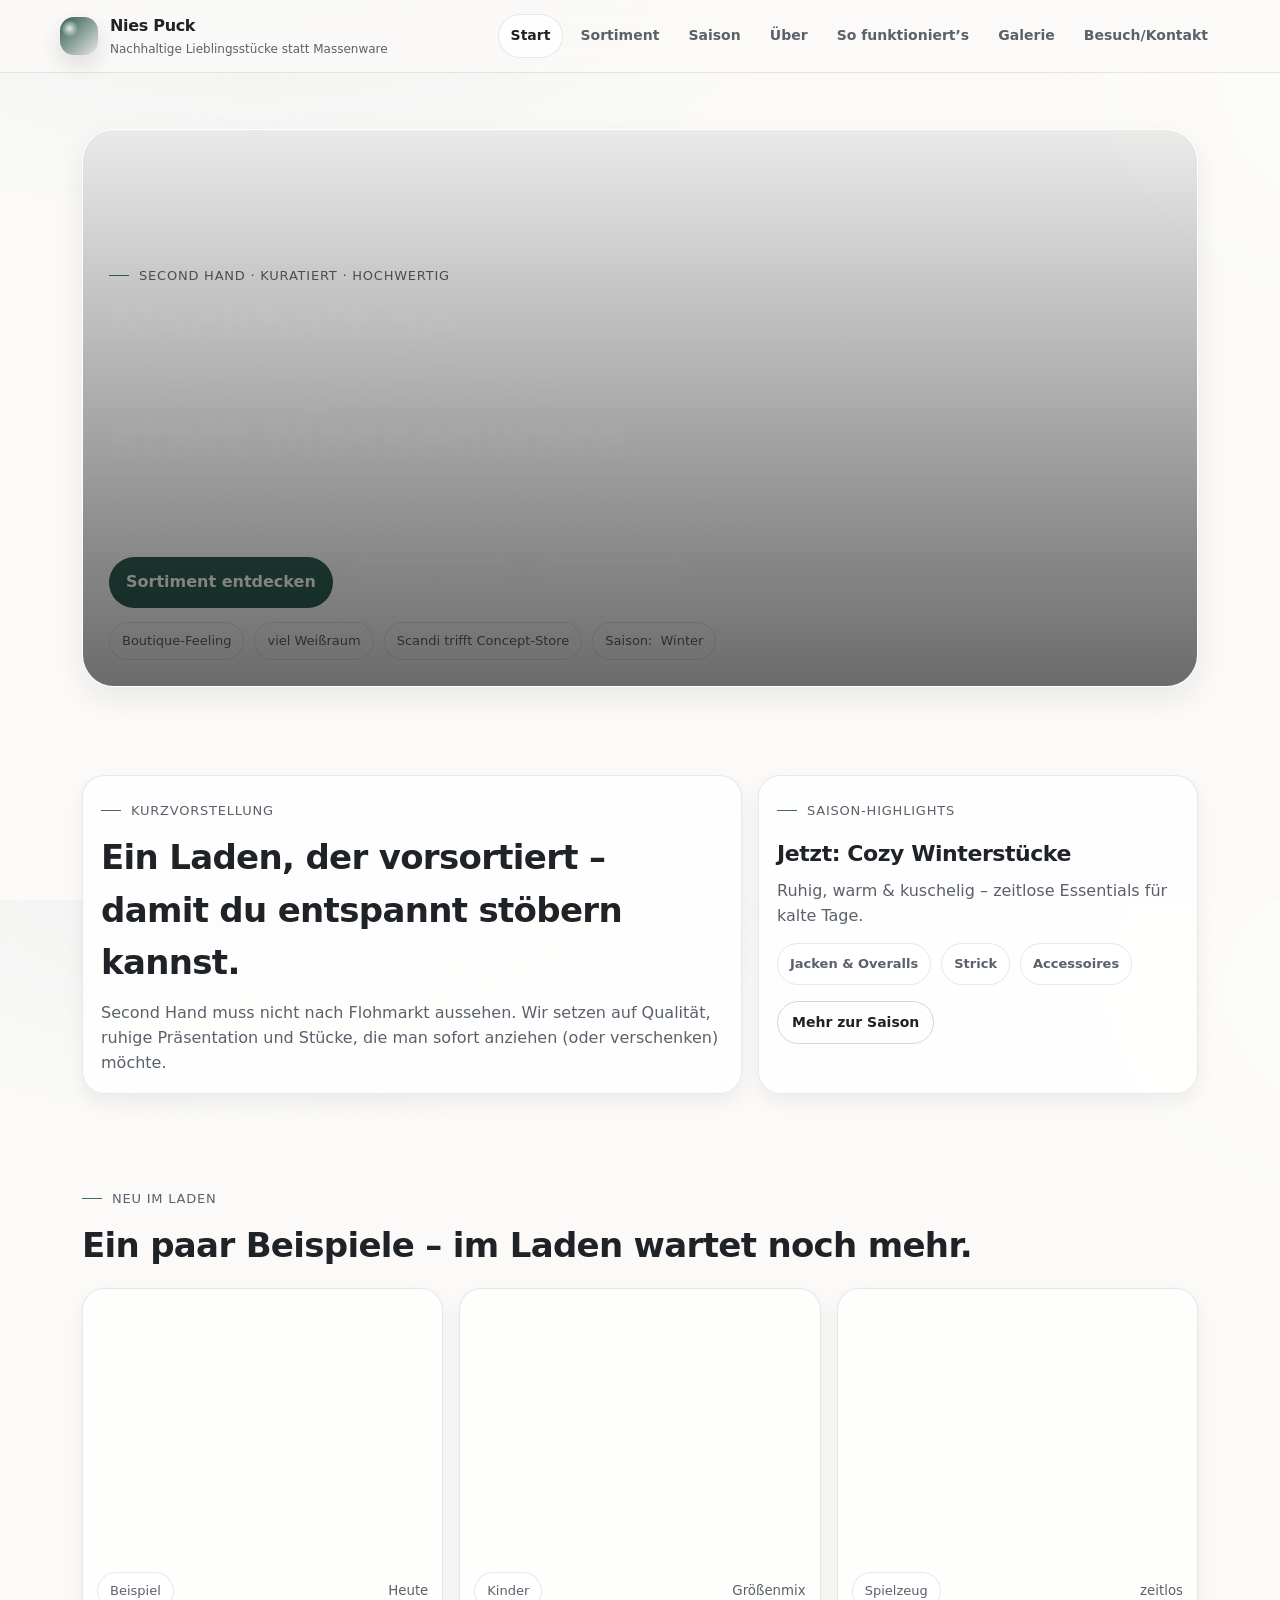
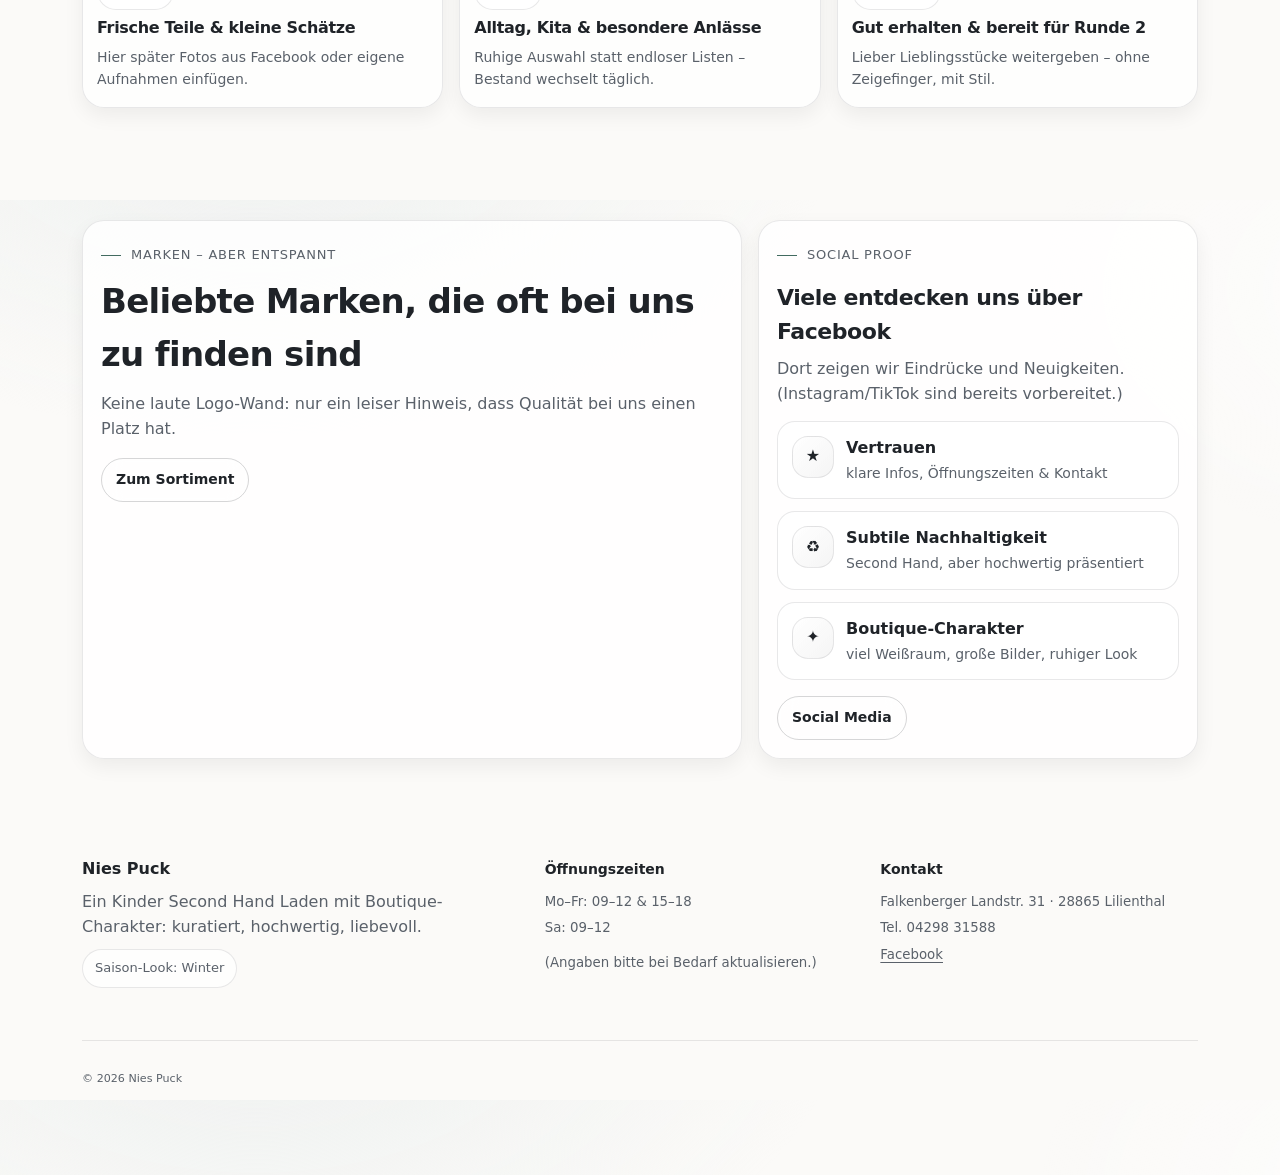
==== index.html @ fbfbbde8 "Add files via upload" ====
<!doctype html>
<html lang="de">
<head>
  <meta charset="utf-8" />
  <meta name="viewport" content="width=device-width,initial-scale=1" />
  <title>Nies Puck – Kinder Second Hand Boutique in Lilienthal</title>
  <meta name="description" content="Moderne, stilvolle Second-Hand-Boutique für Kinder: kuratiert, hochwertig, saisonal aktuell." />
  <meta name="theme-color" content="#fbfaf8" />
  <link rel="stylesheet" href="css/style.css" />
  <script src="js/season.js" defer></script>
  <script src="js/main.js" defer></script>
</head>
<body>
<header class="site-header">
  <div class="container navbar">
    <a class="brand" href="index.html" aria-label="Nies Puck Startseite">
      <div class="logo" aria-hidden="true"></div>
      <div>
        <strong>Nies Puck</strong>
        <span>Nachhaltige Lieblingsstücke statt Massenware</span>
      </div>
    </a>
    <nav aria-label="Hauptnavigation">
      <a data-nav href="index.html">Start</a>
      <a data-nav href="sortiment.html">Sortiment</a>
      <a data-nav href="saison.html">Saison</a>
      <a data-nav href="ueber.html">Über</a>
      <a data-nav href="so-funktionierts.html">So funktioniert’s</a>
      <a data-nav href="galerie.html">Galerie</a>
      <a data-nav href="kontakt.html">Besuch/Kontakt</a>
    </nav>
  </div>
</header>

<div class="mobile-bar" aria-label="Schnellnavigation">
  <div class="inner">
    <a data-nav href="sortiment.html" aria-label="Zum Sortiment">Sortiment</a>
    <a data-nav href="saison.html" aria-label="Zu Saison-Highlights">Saison</a>
    <a data-nav href="kontakt.html" aria-label="Zum Kontakt">Route</a>
    <a data-nav href="index.html" aria-label="Zur Startseite">Home</a>
  </div>
</div>
<main>

<section class="section">
  <div class="container">
    <div class="hero card" role="region" aria-label="Hero">
      <div class="content">
        <div class="kicker">Second Hand · kuratiert · hochwertig</div>
        <h1>Nachhaltige Lieblingsstücke<br/>statt Massenware.</h1>
        <p>Bei Nies Puck findest du sorgfältig ausgewählte Kinderkleidung, Marken, Spielzeug – und gelegentlich Highlights für Erwachsene.</p>
        <div class="cta">
          <a class="btn primary" href="sortiment.html">Sortiment entdecken</a>
          <a class="btn" href="saison.html">Aktuelle Saison</a>
          <a class="btn" href="kontakt.html">Besuch planen</a>
        </div>
        <div class="meta">
          <span class="badge">Boutique-Feeling</span>
          <span class="badge">viel Weißraum</span>
          <span class="badge">Scandi trifft Concept-Store</span>
          <span class="badge">Saison: <span data-season="label">—</span></span>
        </div>
      </div>
    </div>
  </div>
</section>

<section class="section tight">
  <div class="container grid two">
    <div class="card feature">
      <div class="kicker">Kurzvorstellung</div>
      <h2 class="section-title">Ein Laden, der vorsortiert – damit du entspannt stöbern kannst.</h2>
      <p style="margin:0; color:var(--muted); max-width:64ch;">
        Second Hand muss nicht nach Flohmarkt aussehen. Wir setzen auf Qualität, ruhige Präsentation und Stücke,
        die man sofort anziehen (oder verschenken) möchte.
      </p>
      
    </div>

    <div class="card feature">
      <div class="kicker">Saison-Highlights</div>
      <h3 style="margin:6px 0 8px; font-size:22px; letter-spacing:-.02em;" data-season="bannerTitle">—</h3>
      <p style="margin:0 0 14px; color:var(--muted);" data-season="bannerText">—</p>
      <div class="chips" data-season="featured"></div>
      <div style="margin-top:16px">
        <a class="btn ghost small" href="saison.html">Mehr zur Saison</a>
      </div>
    </div>
  </div>
</section>

<section class="section">
  <div class="container">
    <div class="kicker">Neu im Laden</div>
    <h2 class="section-title">Ein paar Beispiele – im Laden wartet noch mehr.</h2>
    <div class="grid three" style="margin-top:16px">
      <article class="tile" style="--tile-image:url('assets/img/tile-new.svg')">
        <div class="img"></div>
        <div class="body">
          <div class="top"><span class="badge">Beispiel</span><small>Heute</small></div>
          <h4>Frische Teile & kleine Schätze</h4>
          <p>Hier später Fotos aus Facebook oder eigene Aufnahmen einfügen.</p>
        </div>
      </article>
      <article class="tile" style="--tile-image:url('assets/img/tile-kids.svg')">
        <div class="img"></div>
        <div class="body">
          <div class="top"><span class="badge">Kinder</span><small>Größenmix</small></div>
          <h4>Alltag, Kita & besondere Anlässe</h4>
          <p>Ruhige Auswahl statt endloser Listen – Bestand wechselt täglich.</p>
        </div>
      </article>
      <article class="tile" style="--tile-image:url('assets/img/tile-toys.svg')">
        <div class="img"></div>
        <div class="body">
          <div class="top"><span class="badge">Spielzeug</span><small>zeitlos</small></div>
          <h4>Gut erhalten & bereit für Runde 2</h4>
          <p>Lieber Lieblingsstücke weitergeben – ohne Zeigefinger, mit Stil.</p>
        </div>
      </article>
    </div>
  </div>
</section>

<section class="section">
  <div class="container grid two">
    <div class="card feature">
      <div class="kicker">Marken – aber entspannt</div>
      <h2 class="section-title">Beliebte Marken, die oft bei uns zu finden sind</h2>
      <p style="margin:0; color:var(--muted)">
        Keine laute Logo-Wand: nur ein leiser Hinweis, dass Qualität bei uns einen Platz hat.
      </p>
      
      <div style="margin-top:16px">
        <a class="btn ghost small" href="sortiment.html">Zum Sortiment</a>
      </div>
    </div>

    <div class="card feature">
      <div class="kicker">Social Proof</div>
      <h3 style="margin:6px 0 8px; font-size:22px; letter-spacing:-.02em;">Viele entdecken uns über Facebook</h3>
      <p style="margin:0 0 14px; color:var(--muted);">
        Dort zeigen wir Eindrücke und Neuigkeiten. (Instagram/TikTok sind bereits vorbereitet.)
      </p>
      <div class="list">
        <div class="row">
          <div class="icon" aria-hidden="true">★</div>
          <div><strong>Vertrauen</strong><span>klare Infos, Öffnungszeiten & Kontakt</span></div>
        </div>
        <div class="row">
          <div class="icon" aria-hidden="true">♻</div>
          <div><strong>Subtile Nachhaltigkeit</strong><span>Second Hand, aber hochwertig präsentiert</span></div>
        </div>
        <div class="row">
          <div class="icon" aria-hidden="true">✦</div>
          <div><strong>Boutique-Charakter</strong><span>viel Weißraum, große Bilder, ruhiger Look</span></div>
        </div>
      </div>
      <div style="margin-top:16px">
        <a class="btn ghost small" href="social.html">Social Media</a>
      </div>
    </div>
  </div>
</section>

</main>
<footer class="footer">
  <div class="container">
    <div class="cols">
      <div>
        <strong style="color:var(--text); font-size:16px;">Nies Puck</strong>
        <div style="margin-top:8px; max-width: 52ch;">
          Ein Kinder Second Hand Laden mit Boutique-Charakter: kuratiert, hochwertig, liebevoll.
          <span data-season="meta" style="display:inline-block; margin-top:10px;" class="badge">Saison-Look</span>
        </div>
        
      </div>
      <div>
        <strong style="color:var(--text); font-size:14px;">Öffnungszeiten</strong>
        <div style="margin-top:10px; display:grid; gap:6px;">
          <small>Mo–Fr: 09–12 & 15–18</small>
          <small>Sa: 09–12</small>
          <small style="margin-top:8px;">(Angaben bitte bei Bedarf aktualisieren.)</small>
        </div>
      </div>
      <div>
        <strong style="color:var(--text); font-size:14px;">Kontakt</strong>
        <div style="margin-top:10px; display:grid; gap:6px;">
          <small>Falkenberger Landstr. 31 · 28865 Lilienthal</small>
          <small>Tel. 04298 31588</small>
          <small><a href="https://www.facebook.com/niespuck/" target="_blank" rel="noreferrer">Facebook</a></small>
          <small style="margin-top:10px;">
        </div>
      </div>
    </div>
    <hr/>
    <small>© <span id="y"></span> Nies Puck </small>
  </div>
</footer>

<script>
  document.getElementById("y").textContent = new Date().getFullYear();
</script>
</body>
</html>
---- css/style.css ----
/* Nies Puck – Static Site (Mobile First)
   Boutique / editorial vibe, lots of whitespace, warm neutrals.
   Replace placeholder images in /assets/img with your own photos anytime.
*/

:root{
  --bg: #fbfaf8;
  --surface: #ffffff;
  --text: #1f2328;
  --muted: #5a616a;
  --line: rgba(31,35,40,.10);

  /* seasonal tokens (overwritten by JS) */
  --accent: #6f8f7a;      /* sage */
  --accent-2:#d9c8b6;     /* sand */
  --tint: #f3efe9;        /* soft */
  --hero-overlay: rgba(15,17,20,.38);

  --radius: 22px;
  --shadow: 0 12px 30px rgba(16, 20, 24, .08);
  --shadow-soft: 0 8px 20px rgba(16, 20, 24, .06);

  --max: 1160px;
  --pad: 18px;
}

*{box-sizing:border-box}
html,body{height:100%}
body{
  margin:0;
  font-family: ui-sans-serif, system-ui, -apple-system, Segoe UI, Roboto, Helvetica, Arial, "Apple Color Emoji","Segoe UI Emoji";
  color:var(--text);
  background: radial-gradient(900px 500px at 20% -10%, var(--tint), transparent 65%),
              radial-gradient(900px 500px at 120% 10%, rgba(255,255,255,.8), transparent 55%),
              var(--bg);
  line-height:1.55;
}

a{color:inherit; text-decoration:none}
a:hover{opacity:.92}
img{max-width:100%; display:block}
small{color:var(--muted)}
hr{border:0; border-top:1px solid var(--line); margin:24px 0}

.container{max-width:var(--max); margin:0 auto; padding:0 var(--pad)}
.section{padding:56px 0}
.section.tight{padding:32px 0}
.section-title{font-size:clamp(22px, 3.2vw, 34px); letter-spacing:-.02em; margin:0 0 12px}
.kicker{
  display:inline-flex; align-items:center; gap:10px;
  color:var(--muted); font-size:13px; letter-spacing:.06em; text-transform:uppercase;
  margin:0 0 10px
}
.kicker::before{
  content:"";
  width:20px; height:1px; background:var(--accent); opacity:.9;
}

.card{
  background:rgba(255,255,255,.82);
  border:1px solid var(--line);
  border-radius:var(--radius);
  box-shadow:var(--shadow-soft);
  overflow:hidden;
}

.grid{display:grid; gap:16px}
.grid.two{grid-template-columns:1fr}
.grid.three{grid-template-columns:1fr}
@media (min-width: 860px){
  :root{ --pad: 22px; }
  .grid.two{grid-template-columns:1.2fr .8fr}
  .grid.three{grid-template-columns:repeat(3, 1fr)}
}

.btn{
  display:inline-flex; align-items:center; justify-content:center; gap:10px;
  padding:12px 16px;
  border-radius:999px;
  border:1px solid rgba(255,255,255,.28);
  background: rgba(255,255,255,.14);
  color:#fff;
  font-weight:600;
  backdrop-filter: blur(10px);
  -webkit-backdrop-filter: blur(10px);
  transition: transform .12s ease, background .12s ease, opacity .12s ease;
}
.btn:hover{transform: translateY(-1px)}
.btn.primary{
  background: var(--accent);
  border-color: rgba(0,0,0,.06);
  color:#fff;
}
.btn.primary:hover{opacity:.96}
.btn.ghost{
  background: transparent;
  border-color: rgba(31,35,40,.18);
  color: var(--text);
}
.btn.small{padding:10px 14px; font-size:14px}

.badge{
  display:inline-flex; align-items:center; gap:8px;
  padding:8px 12px;
  border-radius:999px;
  background: rgba(255,255,255,.72);
  border:1px solid var(--line);
  color: var(--muted);
  font-size:13px;
}

header.site-header{
  position:sticky; top:0; z-index:20;
  background: rgba(251,250,248,.78);
  backdrop-filter: blur(12px);
  -webkit-backdrop-filter: blur(12px);
  border-bottom:1px solid var(--line);
}

.navbar{
  display:flex; align-items:center; justify-content:space-between;
  padding:14px 0;
  gap:14px;
}

.brand{
  display:flex; align-items:center; gap:12px;
  min-width: 170px;
}
.logo{
  width:38px; height:38px; border-radius:14px;
  background: radial-gradient(14px 14px at 25% 30%, rgba(255,255,255,.85), transparent 60%),
              linear-gradient(135deg, var(--accent), rgba(0,0,0,.08));
  box-shadow: 0 10px 22px rgba(16,20,24,.12);
}
.brand strong{display:block; letter-spacing:-.02em}
.brand span{display:block; font-size:12px; color:var(--muted); margin-top:1px}

nav a{
  display:none;
  padding:10px 12px;
  border-radius:999px;
  color:var(--muted);
  font-weight:600;
  font-size:14px;
}
nav a.active, nav a:hover{
  display:none;
  color:var(--text);
  background: rgba(255,255,255,.72);
  border:1px solid var(--line);
}

@media (min-width: 960px){
  nav a{display:inline-flex}
  nav a.active, nav a:hover{display:inline-flex}
}

.mobile-bar{
  position:fixed; left:0; right:0; bottom:0; z-index:30;
  padding:10px var(--pad);
  background: rgba(251,250,248,.78);
  border-top:1px solid var(--line);
  backdrop-filter: blur(12px);
  -webkit-backdrop-filter: blur(12px);
}
.mobile-bar .inner{
  display:flex; justify-content:space-between; gap:10px;
  max-width: var(--max); margin:0 auto;
}
.mobile-bar a{
  flex:1;
  display:flex; flex-direction:column; align-items:center; justify-content:center;
  gap:6px;
  padding:10px 8px;
  border-radius:16px;
  color:var(--muted);
  font-size:12px;
  font-weight:600;
  border:1px solid transparent;
}
.mobile-bar a.active{
  color:var(--text);
  background: rgba(255,255,255,.72);
  border:1px solid var(--line);
}
@media (min-width: 960px){
  .mobile-bar{display:none}
}

.hero{
  position:relative;
  border-radius: calc(var(--radius) + 10px);
  overflow:hidden;
  border:1px solid rgba(255,255,255,.22);
  box-shadow: var(--shadow);
  min-height: 62vh;
  display:grid;
  align-items:end;
}
.hero::before{
  content:"";
  position:absolute; inset:0;
  background-image: var(--hero-image);
  background-size: cover;
  background-position: center;
  filter: saturate(1.02) contrast(1.04);
  transform: scale(1.02);
}
.hero::after{
  content:"";
  position:absolute; inset:0;
  background: linear-gradient(180deg, rgba(0,0,0,.08) 0%, var(--hero-overlay) 55%, rgba(0,0,0,.58) 100%);
}
.hero .content{
  position:relative;
  padding: 26px;
  color:#fff;
  max-width: 760px;
}
.hero h1{
  margin:0 0 10px;
  font-size:clamp(34px, 5vw, 54px);
  line-height:1.06;
  letter-spacing:-.03em;
}
.hero p{
  margin:0 0 18px;
  font-size:clamp(16px, 2.1vw, 20px);
  color: rgba(255,255,255,.90);
}
.hero .cta{display:flex; flex-wrap:wrap; gap:12px; align-items:center}
.hero .meta{margin-top:14px; display:flex; flex-wrap:wrap; gap:10px}

.feature{
  padding:18px;
}
.feature h3{margin:6px 0 6px; letter-spacing:-.02em}
.feature p{margin:0; color:var(--muted)}

.tile{
  border-radius: var(--radius);
  border:1px solid var(--line);
  overflow:hidden;
  background: rgba(255,255,255,.75);
  box-shadow: var(--shadow-soft);
}
.tile .img{
  aspect-ratio: 4/3;
  background-image: var(--tile-image);
  background-size: cover;
  background-position: center;
}
.tile .body{padding:14px 14px 16px}
.tile .body .top{display:flex; align-items:center; justify-content:space-between; gap:10px}
.tile h4{margin:6px 0 6px; letter-spacing:-.02em}
.tile p{margin:0; color:var(--muted); font-size:14px}

.list{
  display:grid; gap:12px;
}
.list .row{
  display:flex; gap:12px;
  padding:14px;
  border-radius: 18px;
  border:1px solid var(--line);
  background: rgba(255,255,255,.72);
}
.icon{
  width:42px; height:42px; border-radius:16px;
  background: linear-gradient(135deg, rgba(255,255,255,.8), rgba(0,0,0,.04));
  border:1px solid rgba(31,35,40,.10);
  display:grid; place-items:center;
  flex: 0 0 auto;
}
.row strong{display:block}
.row span{display:block; color:var(--muted); font-size:14px; margin-top:2px}

.footer{
  padding:42px 0 86px; /* extra for mobile bar */
  color: var(--muted);
}
.footer .cols{
  display:grid; gap:18px;
  grid-template-columns: 1fr;
}
@media (min-width: 860px){
  .footer .cols{grid-template-columns: 1.4fr 1fr 1fr}
}
.footer a{color:inherit; text-decoration:underline; text-underline-offset:3px}

.notice{
  padding:14px 16px;
  border-radius: 18px;
  border:1px dashed rgba(31,35,40,.22);
  background: rgba(255,255,255,.55);
  color: var(--muted);
}

.chips{display:flex; flex-wrap:wrap; gap:10px}
.chip{
  display:inline-flex; align-items:center; gap:8px;
  padding:10px 12px;
  border-radius:999px;
  border:1px solid var(--line);
  background: rgba(255,255,255,.72);
  color: var(--muted);
  font-size:13px;
  font-weight:600;
}

.form{
  display:grid; gap:12px;
}
.input{
  display:grid; gap:6px;
}
.input label{font-weight:700; font-size:13px; letter-spacing:.02em}
.input input,.input textarea{
  width:100%;
  padding:12px 14px;
  border-radius: 16px;
  border:1px solid rgba(31,35,40,.16);
  background: rgba(255,255,255,.86);
  outline:none;
}
.input textarea{min-height:120px; resize:vertical}
.input input:focus,.input textarea:focus{
  border-color: rgba(111,143,122,.65);
  box-shadow: 0 0 0 4px rgba(111,143,122,.12);
}

.map{
  border:0;
  width:100%;
  min-height: 320px;
  border-radius: var(--radius);
  overflow:hidden;
  box-shadow: var(--shadow-soft);
  border:1px solid var(--line);
  background: rgba(255,255,255,.6);
}

.gallery{
  columns: 1;
  column-gap: 14px;
}
.gallery a{
  display:inline-block;
  width:100%;
  margin:0 0 14px;
  border-radius: var(--radius);
  overflow:hidden;
  border:1px solid var(--line);
  background: rgba(255,255,255,.75);
  box-shadow: var(--shadow-soft);
}
.gallery img{width:100%; height:auto}
@media (min-width: 700px){ .gallery{columns:2} }
@media (min-width: 1040px){ .gallery{columns:3} }

.modal{
  position:fixed; inset:0; z-index:50;
  display:none;
  background: rgba(15,17,20,.72);
  padding: 18px;
  align-items:center; justify-content:center;
}
.modal.open{display:flex}
.modal img{
  max-width: min(980px, 96vw);
  max-height: 86vh;
  border-radius: 24px;
  border:1px solid rgba(255,255,255,.20);
}
.modal .close{
  position:absolute;
  top:14px; right:14px;
  width:44px; height:44px;
  border-radius: 999px;
  border:1px solid rgba(255,255,255,.22);
  background: rgba(255,255,255,.12);
  color:#fff;
  font-weight:900;
  display:grid; place-items:center;
  cursor:pointer;
}
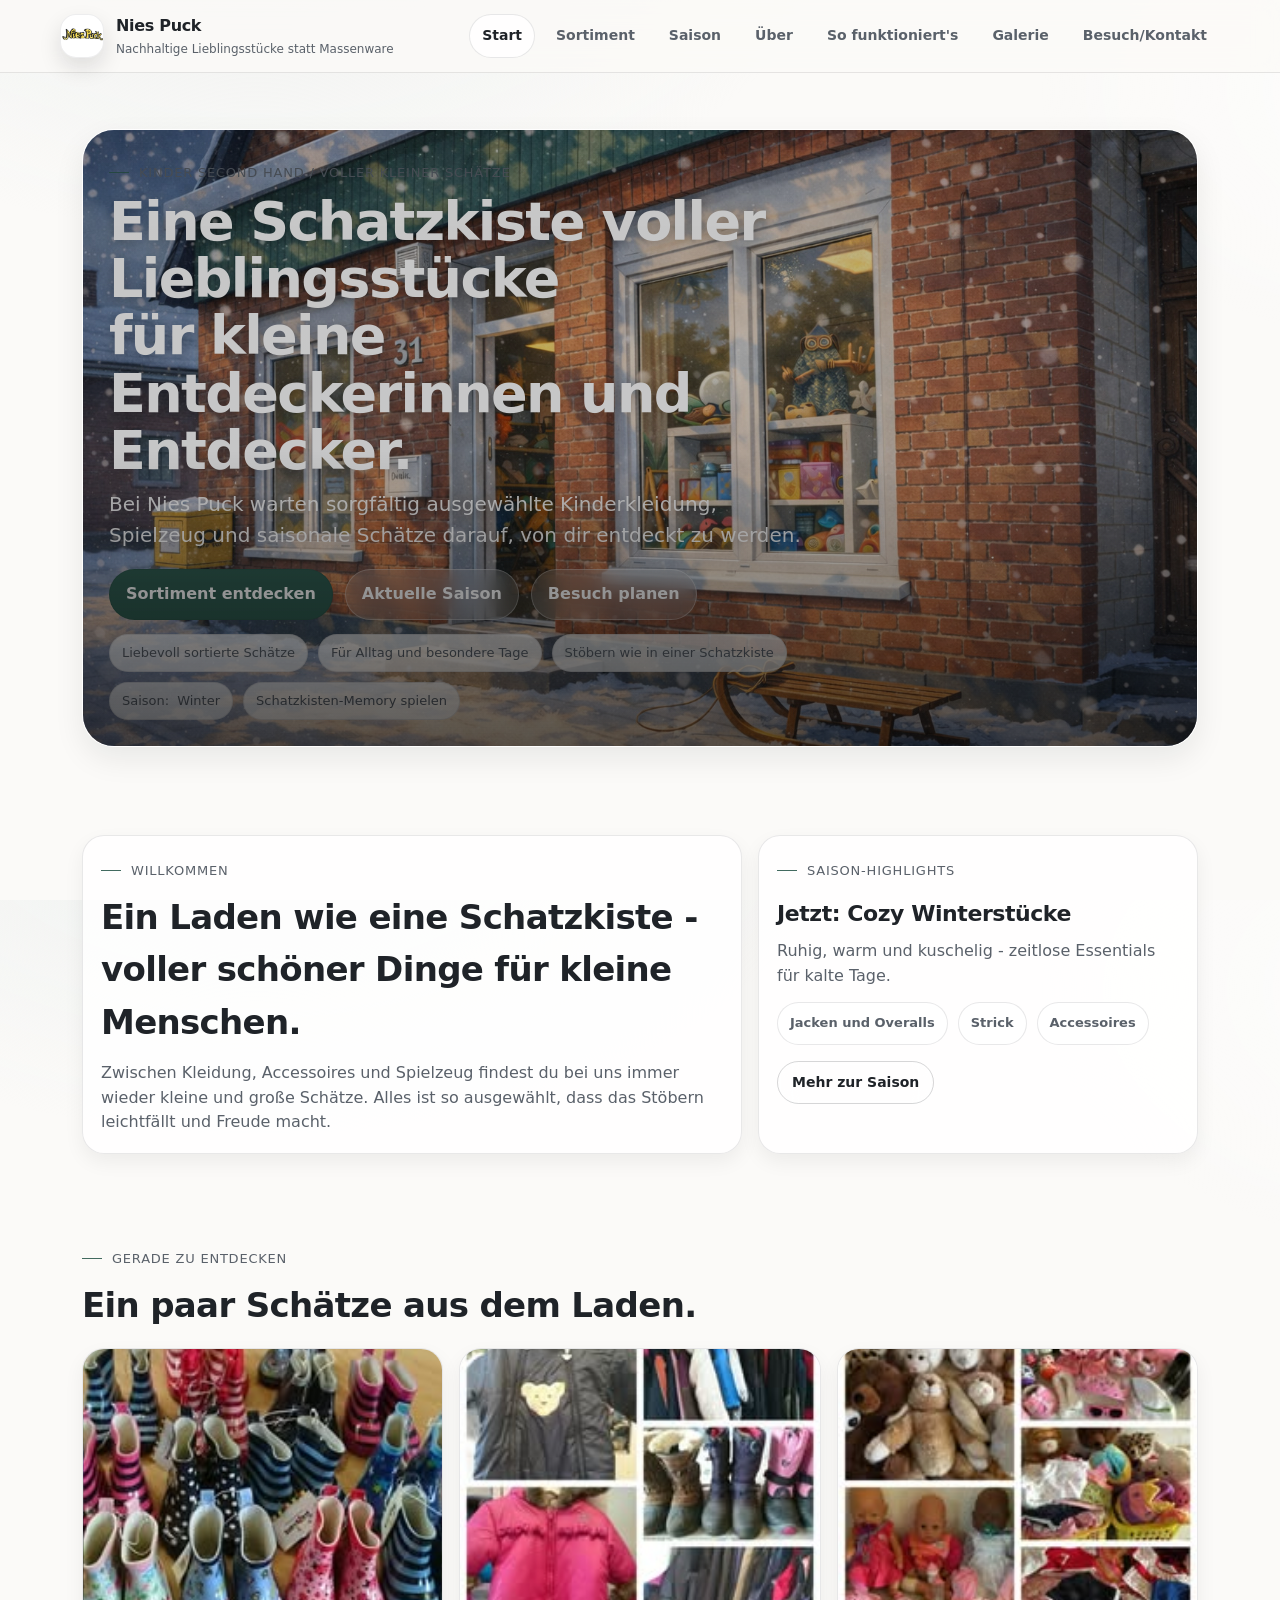
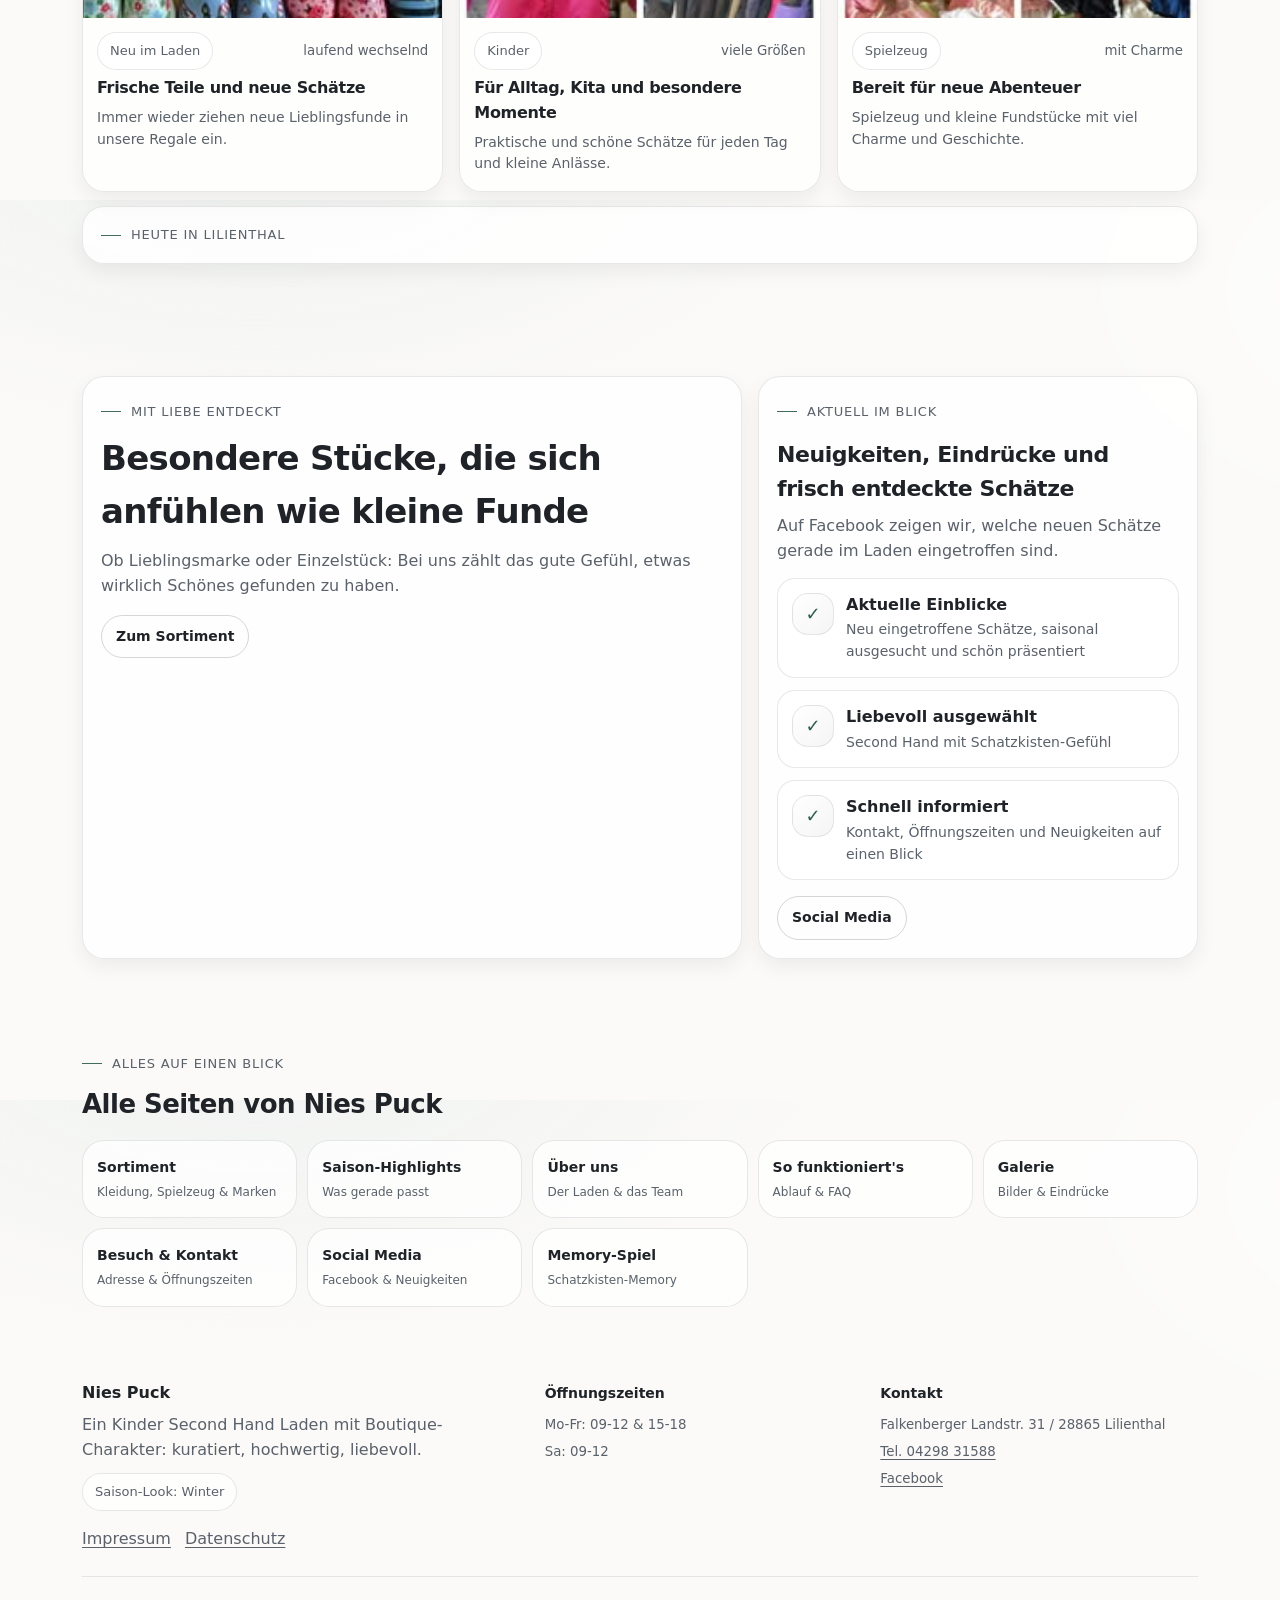
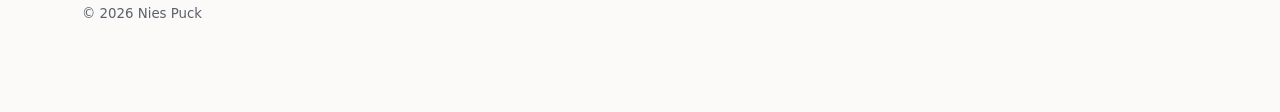
==== commit 31d2c024: "Website Update: neue Bilder, neue Seiten (Impressum, Datenschutz, Memory) und Design-Anpassungen" ====
--- a/index.html
+++ b/index.html
@@ -3,8 +3,8 @@
 <head>
   <meta charset="utf-8" />
   <meta name="viewport" content="width=device-width,initial-scale=1" />
-  <title>Nies Puck – Kinder Second Hand Boutique in Lilienthal</title>
-  <meta name="description" content="Moderne, stilvolle Second-Hand-Boutique für Kinder: kuratiert, hochwertig, saisonal aktuell." />
+  <title>Nies Puck - Kinder Second Hand in Lilienthal</title>
+  <meta name="description" content="Liebevoll ausgew&auml;hlte Kinderkleidung, Spielzeug und saisonale Lieblingsst&uuml;cke in Lilienthal." />
   <meta name="theme-color" content="#fbfaf8" />
   <link rel="stylesheet" href="css/style.css" />
   <script src="js/season.js" defer></script>
@@ -17,15 +17,15 @@
       <div class="logo" aria-hidden="true"></div>
       <div>
         <strong>Nies Puck</strong>
-        <span>Nachhaltige Lieblingsstücke statt Massenware</span>
+        <span>Nachhaltige Lieblingsst&uuml;cke statt Massenware</span>
       </div>
     </a>
     <nav aria-label="Hauptnavigation">
       <a data-nav href="index.html">Start</a>
       <a data-nav href="sortiment.html">Sortiment</a>
       <a data-nav href="saison.html">Saison</a>
-      <a data-nav href="ueber.html">Über</a>
-      <a data-nav href="so-funktionierts.html">So funktioniert’s</a>
+      <a data-nav href="ueber.html">&Uuml;ber</a>
+      <a data-nav href="so-funktionierts.html">So funktioniert's</a>
       <a data-nav href="galerie.html">Galerie</a>
       <a data-nav href="kontakt.html">Besuch/Kontakt</a>
     </nav>
@@ -34,167 +34,214 @@
 
 <div class="mobile-bar" aria-label="Schnellnavigation">
   <div class="inner">
+    <a data-nav href="index.html" aria-label="Zur Startseite">Home</a>
     <a data-nav href="sortiment.html" aria-label="Zum Sortiment">Sortiment</a>
     <a data-nav href="saison.html" aria-label="Zu Saison-Highlights">Saison</a>
-    <a data-nav href="kontakt.html" aria-label="Zum Kontakt">Route</a>
-    <a data-nav href="index.html" aria-label="Zur Startseite">Home</a>
+    <a data-nav href="kontakt.html" aria-label="Zum Kontakt">Kontakt</a>
   </div>
 </div>
+
 <main>
-
-<section class="section">
-  <div class="container">
-    <div class="hero card" role="region" aria-label="Hero">
-      <div class="content">
-        <div class="kicker">Second Hand · kuratiert · hochwertig</div>
-        <h1>Nachhaltige Lieblingsstücke<br/>statt Massenware.</h1>
-        <p>Bei Nies Puck findest du sorgfältig ausgewählte Kinderkleidung, Marken, Spielzeug – und gelegentlich Highlights für Erwachsene.</p>
-        <div class="cta">
-          <a class="btn primary" href="sortiment.html">Sortiment entdecken</a>
-          <a class="btn" href="saison.html">Aktuelle Saison</a>
-          <a class="btn" href="kontakt.html">Besuch planen</a>
-        </div>
-        <div class="meta">
-          <span class="badge">Boutique-Feeling</span>
-          <span class="badge">viel Weißraum</span>
-          <span class="badge">Scandi trifft Concept-Store</span>
-          <span class="badge">Saison: <span data-season="label">—</span></span>
-        </div>
-      </div>
-    </div>
-  </div>
-</section>
-
-<section class="section tight">
-  <div class="container grid two">
-    <div class="card feature">
-      <div class="kicker">Kurzvorstellung</div>
-      <h2 class="section-title">Ein Laden, der vorsortiert – damit du entspannt stöbern kannst.</h2>
-      <p style="margin:0; color:var(--muted); max-width:64ch;">
-        Second Hand muss nicht nach Flohmarkt aussehen. Wir setzen auf Qualität, ruhige Präsentation und Stücke,
-        die man sofort anziehen (oder verschenken) möchte.
-      </p>
-      
-    </div>
-
-    <div class="card feature">
-      <div class="kicker">Saison-Highlights</div>
-      <h3 style="margin:6px 0 8px; font-size:22px; letter-spacing:-.02em;" data-season="bannerTitle">—</h3>
-      <p style="margin:0 0 14px; color:var(--muted);" data-season="bannerText">—</p>
-      <div class="chips" data-season="featured"></div>
-      <div style="margin-top:16px">
-        <a class="btn ghost small" href="saison.html">Mehr zur Saison</a>
-      </div>
-    </div>
-  </div>
-</section>
-
-<section class="section">
-  <div class="container">
-    <div class="kicker">Neu im Laden</div>
-    <h2 class="section-title">Ein paar Beispiele – im Laden wartet noch mehr.</h2>
-    <div class="grid three" style="margin-top:16px">
-      <article class="tile" style="--tile-image:url('assets/img/tile-new.svg')">
-        <div class="img"></div>
-        <div class="body">
-          <div class="top"><span class="badge">Beispiel</span><small>Heute</small></div>
-          <h4>Frische Teile & kleine Schätze</h4>
-          <p>Hier später Fotos aus Facebook oder eigene Aufnahmen einfügen.</p>
-        </div>
-      </article>
-      <article class="tile" style="--tile-image:url('assets/img/tile-kids.svg')">
-        <div class="img"></div>
-        <div class="body">
-          <div class="top"><span class="badge">Kinder</span><small>Größenmix</small></div>
-          <h4>Alltag, Kita & besondere Anlässe</h4>
-          <p>Ruhige Auswahl statt endloser Listen – Bestand wechselt täglich.</p>
-        </div>
-      </article>
-      <article class="tile" style="--tile-image:url('assets/img/tile-toys.svg')">
-        <div class="img"></div>
-        <div class="body">
-          <div class="top"><span class="badge">Spielzeug</span><small>zeitlos</small></div>
-          <h4>Gut erhalten & bereit für Runde 2</h4>
-          <p>Lieber Lieblingsstücke weitergeben – ohne Zeigefinger, mit Stil.</p>
-        </div>
-      </article>
-    </div>
-  </div>
-</section>
-
-<section class="section">
-  <div class="container grid two">
-    <div class="card feature">
-      <div class="kicker">Marken – aber entspannt</div>
-      <h2 class="section-title">Beliebte Marken, die oft bei uns zu finden sind</h2>
-      <p style="margin:0; color:var(--muted)">
-        Keine laute Logo-Wand: nur ein leiser Hinweis, dass Qualität bei uns einen Platz hat.
-      </p>
-      
-      <div style="margin-top:16px">
-        <a class="btn ghost small" href="sortiment.html">Zum Sortiment</a>
-      </div>
-    </div>
-
-    <div class="card feature">
-      <div class="kicker">Social Proof</div>
-      <h3 style="margin:6px 0 8px; font-size:22px; letter-spacing:-.02em;">Viele entdecken uns über Facebook</h3>
-      <p style="margin:0 0 14px; color:var(--muted);">
-        Dort zeigen wir Eindrücke und Neuigkeiten. (Instagram/TikTok sind bereits vorbereitet.)
-      </p>
-      <div class="list">
-        <div class="row">
-          <div class="icon" aria-hidden="true">★</div>
-          <div><strong>Vertrauen</strong><span>klare Infos, Öffnungszeiten & Kontakt</span></div>
-        </div>
-        <div class="row">
-          <div class="icon" aria-hidden="true">♻</div>
-          <div><strong>Subtile Nachhaltigkeit</strong><span>Second Hand, aber hochwertig präsentiert</span></div>
-        </div>
-        <div class="row">
-          <div class="icon" aria-hidden="true">✦</div>
-          <div><strong>Boutique-Charakter</strong><span>viel Weißraum, große Bilder, ruhiger Look</span></div>
-        </div>
-      </div>
-      <div style="margin-top:16px">
-        <a class="btn ghost small" href="social.html">Social Media</a>
-      </div>
-    </div>
-  </div>
-</section>
-
+  <section class="section">
+    <div class="container">
+      <div class="hero card" role="region" aria-label="Startbereich">
+        <div class="content">
+          <div class="kicker">Kinder Second Hand / voller kleiner Sch&auml;tze</div>
+          <h1>Eine Schatzkiste voller Lieblingsst&uuml;cke<br/>f&uuml;r kleine Entdeckerinnen und Entdecker.</h1>
+          <p>Bei Nies Puck warten sorgf&auml;ltig ausgew&auml;hlte Kinderkleidung, Spielzeug und saisonale Sch&auml;tze darauf, von dir entdeckt zu werden.</p>
+          <div class="cta">
+            <a class="btn primary" href="sortiment.html">Sortiment entdecken</a>
+            <a class="btn" href="saison.html">Aktuelle Saison</a>
+            <a class="btn" href="kontakt.html">Besuch planen</a>
+          </div>
+          <div class="meta">
+            <a class="badge" href="sortiment.html">Liebevoll sortierte Sch&auml;tze</a>
+            <a class="badge" href="sortiment.html">F&uuml;r Alltag und besondere Tage</a>
+            <a class="badge" href="galerie.html">St&ouml;bern wie in einer Schatzkiste</a>
+            <a class="badge" href="saison.html">Saison: <span data-season="label">-</span></a>
+            <a class="badge" href="memory.html">Schatzkisten-Memory spielen</a>
+          </div>
+        </div>
+      </div>
+    </div>
+  </section>
+
+  <section class="section tight">
+    <div class="container grid two">
+      <div class="card feature">
+        <div class="kicker">Willkommen</div>
+        <h2 class="section-title">Ein Laden wie eine Schatzkiste - voller sch&ouml;ner Dinge f&uuml;r kleine Menschen.</h2>
+        <p style="margin:0; color:var(--muted); max-width:64ch;">
+          Zwischen Kleidung, Accessoires und Spielzeug findest du bei uns immer wieder kleine und gro&szlig;e Sch&auml;tze.
+          Alles ist so ausgew&auml;hlt, dass das St&ouml;bern leichtf&auml;llt und Freude macht.
+        </p>
+      </div>
+
+      <div class="card feature">
+        <div class="kicker">Saison-Highlights</div>
+        <h3 style="margin:6px 0 8px; font-size:22px; letter-spacing:-.02em;" data-season="bannerTitle">-</h3>
+        <p style="margin:0 0 14px; color:var(--muted);" data-season="bannerText">-</p>
+        <div class="chips" data-season="featured"></div>
+        <div style="margin-top:16px">
+          <a class="btn ghost small" href="saison.html">Mehr zur Saison</a>
+        </div>
+      </div>
+    </div>
+  </section>
+
+  <section class="section">
+    <div class="container">
+      <div class="kicker">Gerade zu entdecken</div>
+      <h2 class="section-title">Ein paar Sch&auml;tze aus dem Laden.</h2>
+      <div class="grid three" style="margin-top:16px">
+        <article class="tile">
+          <div class="img" style="background-image:url('assets/img/Saisonartikel.jpg')"></div>
+          <div class="body">
+            <div class="top"><span class="badge">Neu im Laden</span><small>laufend wechselnd</small></div>
+            <h4>Frische Teile und neue Sch&auml;tze</h4>
+            <p>Immer wieder ziehen neue Lieblingsfunde in unsere Regale ein.</p>
+          </div>
+        </article>
+        <article class="tile">
+          <div class="img" style="background-image:url('assets/img/tile-kids.jpg')"></div>
+          <div class="body">
+            <div class="top"><span class="badge">Kinder</span><small>viele Gr&ouml;&szlig;en</small></div>
+            <h4>F&uuml;r Alltag, Kita und besondere Momente</h4>
+            <p>Praktische und sch&ouml;ne Sch&auml;tze f&uuml;r jeden Tag und kleine Anl&auml;sse.</p>
+          </div>
+        </article>
+        <article class="tile">
+          <div class="img" style="background-image:url('assets/img/tile-toys.jpg')"></div>
+          <div class="body">
+            <div class="top"><span class="badge">Spielzeug</span><small>mit Charme</small></div>
+            <h4>Bereit f&uuml;r neue Abenteuer</h4>
+            <p>Spielzeug und kleine Fundst&uuml;cke mit viel Charme und Geschichte.</p>
+          </div>
+        </article>
+      </div>
+      <div class="card feature" style="margin-top:14px; display:flex; flex-wrap:wrap; align-items:center; gap:12px;">
+        <div class="kicker" style="margin:0;">Heute in Lilienthal</div>
+        <div class="chips" data-weather="mini" style="flex:1">
+          <span class="chip" style="color:var(--muted)">Wetterdaten werden geladen&hellip;</span>
+        </div>
+      </div>
+    </div>
+  </section>
+
+  <section class="section">
+    <div class="container grid two">
+      <div class="card feature">
+        <div class="kicker">Mit Liebe entdeckt</div>
+        <h2 class="section-title">Besondere St&uuml;cke, die sich anf&uuml;hlen wie kleine Funde</h2>
+        <p style="margin:0; color:var(--muted)">
+          Ob Lieblingsmarke oder Einzelst&uuml;ck: Bei uns z&auml;hlt das gute Gef&uuml;hl, etwas wirklich Sch&ouml;nes gefunden zu haben.
+        </p>
+        <div style="margin-top:16px">
+          <a class="btn ghost small" href="sortiment.html">Zum Sortiment</a>
+        </div>
+      </div>
+
+      <div class="card feature">
+        <div class="kicker">Aktuell im Blick</div>
+        <h3 style="margin:6px 0 8px; font-size:22px; letter-spacing:-.02em;">Neuigkeiten, Eindr&uuml;cke und frisch entdeckte Sch&auml;tze</h3>
+        <p style="margin:0 0 14px; color:var(--muted);">
+          Auf Facebook zeigen wir, welche neuen Sch&auml;tze gerade im Laden eingetroffen sind.
+        </p>
+        <div class="list">
+          <div class="row">
+            <div class="icon" aria-hidden="true">&#10003;</div>
+            <div><strong>Aktuelle Einblicke</strong><span>Neu eingetroffene Sch&auml;tze, saisonal ausgesucht und sch&ouml;n pr&auml;sentiert</span></div>
+          </div>
+          <div class="row">
+            <div class="icon" aria-hidden="true">&#10003;</div>
+            <div><strong>Liebevoll ausgew&auml;hlt</strong><span>Second Hand mit Schatzkisten-Gef&uuml;hl</span></div>
+          </div>
+          <div class="row">
+            <div class="icon" aria-hidden="true">&#10003;</div>
+            <div><strong>Schnell informiert</strong><span>Kontakt, &Ouml;ffnungszeiten und Neuigkeiten auf einen Blick</span></div>
+          </div>
+        </div>
+        <div style="margin-top:16px">
+          <a class="btn ghost small" href="social.html">Social Media</a>
+        </div>
+      </div>
+    </div>
+  </section>
+
+  <section class="section tight">
+    <div class="container">
+      <div class="kicker">Alles auf einen Blick</div>
+      <h2 class="section-title" style="font-size:clamp(18px,2.4vw,26px);">Alle Seiten von Nies Puck</h2>
+      <div class="discover-grid">
+        <a class="discover-card" href="sortiment.html">
+          <strong>Sortiment</strong>
+          <small>Kleidung, Spielzeug &amp; Marken</small>
+        </a>
+        <a class="discover-card" href="saison.html">
+          <strong>Saison-Highlights</strong>
+          <small>Was gerade passt</small>
+        </a>
+        <a class="discover-card" href="ueber.html">
+          <strong>&Uuml;ber uns</strong>
+          <small>Der Laden &amp; das Team</small>
+        </a>
+        <a class="discover-card" href="so-funktionierts.html">
+          <strong>So funktioniert's</strong>
+          <small>Ablauf &amp; FAQ</small>
+        </a>
+        <a class="discover-card" href="galerie.html">
+          <strong>Galerie</strong>
+          <small>Bilder &amp; Eindr&uuml;cke</small>
+        </a>
+        <a class="discover-card" href="kontakt.html">
+          <strong>Besuch &amp; Kontakt</strong>
+          <small>Adresse &amp; &Ouml;ffnungszeiten</small>
+        </a>
+        <a class="discover-card" href="social.html">
+          <strong>Social Media</strong>
+          <small>Facebook &amp; Neuigkeiten</small>
+        </a>
+        <a class="discover-card" href="memory.html">
+          <strong>Memory-Spiel</strong>
+          <small>Schatzkisten-Memory</small>
+        </a>
+      </div>
+    </div>
+  </section>
 </main>
+
 <footer class="footer">
   <div class="container">
     <div class="cols">
       <div>
         <strong style="color:var(--text); font-size:16px;">Nies Puck</strong>
-        <div style="margin-top:8px; max-width: 52ch;">
+        <div style="margin-top:8px; max-width:52ch;">
           Ein Kinder Second Hand Laden mit Boutique-Charakter: kuratiert, hochwertig, liebevoll.
           <span data-season="meta" style="display:inline-block; margin-top:10px;" class="badge">Saison-Look</span>
         </div>
-        
-      </div>
-      <div>
-        <strong style="color:var(--text); font-size:14px;">Öffnungszeiten</strong>
+      </div>
+      <div>
+        <strong style="color:var(--text); font-size:14px;">&Ouml;ffnungszeiten</strong>
         <div style="margin-top:10px; display:grid; gap:6px;">
-          <small>Mo–Fr: 09–12 & 15–18</small>
-          <small>Sa: 09–12</small>
-          <small style="margin-top:8px;">(Angaben bitte bei Bedarf aktualisieren.)</small>
+          <small>Mo-Fr: 09-12 &amp; 15-18</small>
+          <small>Sa: 09-12</small>
         </div>
       </div>
       <div>
         <strong style="color:var(--text); font-size:14px;">Kontakt</strong>
         <div style="margin-top:10px; display:grid; gap:6px;">
-          <small>Falkenberger Landstr. 31 · 28865 Lilienthal</small>
-          <small>Tel. 04298 31588</small>
+          <small>Falkenberger Landstr. 31 / 28865 Lilienthal</small>
+          <small><a href="tel:+49429831588">Tel. 04298 31588</a></small>
           <small><a href="https://www.facebook.com/niespuck/" target="_blank" rel="noreferrer">Facebook</a></small>
-          <small style="margin-top:10px;">
-        </div>
-      </div>
+        </div>
+      </div>
+    </div>
+    <div style="display:flex; gap:14px; flex-wrap:wrap; margin-top:16px;">
+      <a href="impressum.html">Impressum</a>
+      <a href="datenschutz.html">Datenschutz</a>
     </div>
     <hr/>
-    <small>© <span id="y"></span> Nies Puck </small>
+    <small>&copy; <span id="y"></span> Nies Puck</small>
   </div>
 </footer>
 
--- a/css/style.css
+++ b/css/style.css
@@ -14,7 +14,8 @@
   --accent: #6f8f7a;      /* sage */
   --accent-2:#d9c8b6;     /* sand */
   --tint: #f3efe9;        /* soft */
-  --hero-overlay: rgba(15,17,20,.38);
+  --hero-overlay: rgba(15,17,20,.24);
+  --hero-image: url('../assets/img/hero-winter.jpg');
 
   --radius: 22px;
   --shadow: 0 12px 30px rgba(16, 20, 24, .08);
@@ -34,10 +35,16 @@
               radial-gradient(900px 500px at 120% 10%, rgba(255,255,255,.8), transparent 55%),
               var(--bg);
   line-height:1.55;
+  padding-bottom:84px;
 }
 
 a{color:inherit; text-decoration:none}
 a:hover{opacity:.92}
+a:focus-visible, button:focus-visible{
+  outline: 2px solid var(--accent);
+  outline-offset: 3px;
+  border-radius: 6px;
+}
 img{max-width:100%; display:block}
 small{color:var(--muted)}
 hr{border:0; border-top:1px solid var(--line); margin:24px 0}
@@ -107,6 +114,14 @@
   border:1px solid var(--line);
   color: var(--muted);
   font-size:13px;
+  transition: background .12s ease, transform .12s ease, border-color .12s ease;
+}
+a.badge{cursor:pointer}
+a.badge:hover{
+  background: rgba(255,255,255,.95);
+  border-color: rgba(31,35,40,.26);
+  transform: translateY(-1px);
+  opacity:1;
 }
 
 header.site-header{
@@ -121,6 +136,7 @@
   display:flex; align-items:center; justify-content:space-between;
   padding:14px 0;
   gap:14px;
+  flex-wrap:wrap;
 }
 
 .brand{
@@ -128,31 +144,91 @@
   min-width: 170px;
 }
 .logo{
-  width:38px; height:38px; border-radius:14px;
-  background: radial-gradient(14px 14px at 25% 30%, rgba(255,255,255,.85), transparent 60%),
-              linear-gradient(135deg, var(--accent), rgba(0,0,0,.08));
+  width:44px; height:44px; border-radius:16px;
+  background-color:#fff;
+  background-image: url('../assets/img/NiesPuckLogo.png');
+  background-size: contain;
+  background-position: center;
+  background-repeat: no-repeat;
   box-shadow: 0 10px 22px rgba(16,20,24,.12);
+  border:1px solid rgba(31,35,40,.08);
 }
 .brand strong{display:block; letter-spacing:-.02em}
 .brand span{display:block; font-size:12px; color:var(--muted); margin-top:1px}
 
+.nav-toggle{
+  display:inline-flex;
+  align-items:center;
+  justify-content:center;
+  width:44px;
+  height:44px;
+  margin-left:auto;
+  border-radius:14px;
+  border:1px solid var(--line);
+  background:rgba(255,255,255,.82);
+  color:var(--text);
+  cursor:pointer;
+  box-shadow:var(--shadow-soft);
+}
+.nav-toggle .bars,
+.nav-toggle .bars::before,
+.nav-toggle .bars::after{
+  display:block;
+  width:18px;
+  height:2px;
+  border-radius:999px;
+  background:currentColor;
+  content:"";
+  transition: transform .16s ease, opacity .16s ease;
+}
+.nav-toggle .bars{position:relative}
+.nav-toggle .bars::before{position:absolute; top:-6px; left:0}
+.nav-toggle .bars::after{position:absolute; top:6px; left:0}
+.navbar.nav-open .nav-toggle .bars{background:transparent}
+.navbar.nav-open .nav-toggle .bars::before{transform:translateY(6px) rotate(45deg)}
+.navbar.nav-open .nav-toggle .bars::after{transform:translateY(-6px) rotate(-45deg)}
+
+nav{
+  display:none;
+  width:100%;
+  gap:8px;
+  padding-top:6px;
+}
+.navbar.nav-open nav{
+  display:grid;
+}
+
 nav a{
-  display:none;
+  display:flex;
   padding:10px 12px;
-  border-radius:999px;
+  border-radius:16px;
   color:var(--muted);
   font-weight:600;
   font-size:14px;
+  border:1px solid transparent;
 }
 nav a.active, nav a:hover{
-  display:none;
+  display:flex;
   color:var(--text);
   background: rgba(255,255,255,.72);
   border:1px solid var(--line);
 }
 
 @media (min-width: 960px){
-  nav a{display:inline-flex}
+  body{padding-bottom:0}
+  .navbar{flex-wrap:nowrap}
+  .nav-toggle{display:none}
+  nav{
+    display:flex;
+    width:auto;
+    padding-top:0;
+    justify-content:flex-end;
+  }
+  .navbar.nav-open nav{display:flex}
+  nav a{
+    display:inline-flex;
+    border-radius:999px;
+  }
   nav a.active, nav a:hover{display:inline-flex}
 }
 
@@ -194,7 +270,7 @@
   overflow:hidden;
   border:1px solid rgba(255,255,255,.22);
   box-shadow: var(--shadow);
-  min-height: 62vh;
+  min-height: 68vh;
   display:grid;
   align-items:end;
 }
@@ -202,15 +278,16 @@
   content:"";
   position:absolute; inset:0;
   background-image: var(--hero-image);
+  background-color: #c9d2cc;
   background-size: cover;
   background-position: center;
-  filter: saturate(1.02) contrast(1.04);
+  filter: saturate(1.02) contrast(1.02) brightness(.96);
   transform: scale(1.02);
 }
 .hero::after{
   content:"";
   position:absolute; inset:0;
-  background: linear-gradient(180deg, rgba(0,0,0,.08) 0%, var(--hero-overlay) 55%, rgba(0,0,0,.58) 100%);
+  background: linear-gradient(180deg, rgba(0,0,0,.22) 0%, var(--hero-overlay) 52%, rgba(0,0,0,.64) 100%);
 }
 .hero .content{
   position:relative;
@@ -223,11 +300,13 @@
   font-size:clamp(34px, 5vw, 54px);
   line-height:1.06;
   letter-spacing:-.03em;
+  text-shadow: 0 2px 12px rgba(0,0,0,.28);
 }
 .hero p{
   margin:0 0 18px;
   font-size:clamp(16px, 2.1vw, 20px);
   color: rgba(255,255,255,.90);
+  text-shadow: 0 2px 10px rgba(0,0,0,.24);
 }
 .hero .cta{display:flex; flex-wrap:wrap; gap:12px; align-items:center}
 .hero .meta{margin-top:14px; display:flex; flex-wrap:wrap; gap:10px}
@@ -247,9 +326,10 @@
 }
 .tile .img{
   aspect-ratio: 4/3;
-  background-image: var(--tile-image);
+  background-image: var(--tile-image); /* fallback; prefer inline style on .img directly */
   background-size: cover;
   background-position: center;
+  background-color: var(--tint);
 }
 .tile .body{padding:14px 14px 16px}
 .tile .body .top{display:flex; align-items:center; justify-content:space-between; gap:10px}
@@ -272,6 +352,9 @@
   border:1px solid rgba(31,35,40,.10);
   display:grid; place-items:center;
   flex: 0 0 auto;
+  color: var(--accent);
+  font-weight: 700;
+  font-size: 18px;
 }
 .row strong{display:block}
 .row span{display:block; color:var(--muted); font-size:14px; margin-top:2px}
@@ -288,6 +371,7 @@
   .footer .cols{grid-template-columns: 1.4fr 1fr 1fr}
 }
 .footer a{color:inherit; text-decoration:underline; text-underline-offset:3px}
+.footer a[href^="tel"]{white-space:nowrap}
 
 .notice{
   padding:14px 16px;
@@ -307,6 +391,55 @@
   color: var(--muted);
   font-size:13px;
   font-weight:600;
+}
+
+.weather-outlook{
+  display:grid;
+  gap:12px;
+  grid-template-columns: repeat(2, minmax(0, 1fr));
+}
+.weather-day{
+  display:grid;
+  gap:8px;
+  padding:14px;
+  border-radius:18px;
+  border:1px solid var(--line);
+  background: rgba(255,255,255,.72);
+}
+.weather-day .top{
+  display:flex;
+  align-items:center;
+  justify-content:space-between;
+  gap:10px;
+}
+.weather-day strong{font-size:14px}
+.weather-day .icon{
+  width:38px;
+  height:38px;
+  border-radius:14px;
+  font-size:18px;
+}
+.weather-day .temps{
+  display:flex;
+  gap:10px;
+  flex-wrap:wrap;
+  font-size:14px;
+  color:var(--muted);
+}
+.weather-day .meta{
+  font-size:13px;
+  color:var(--muted);
+}
+.weather-empty{
+  grid-column:1 / -1;
+  padding:14px 16px;
+  border-radius:18px;
+  border:1px dashed rgba(31,35,40,.22);
+  background: rgba(255,255,255,.55);
+  color:var(--muted);
+}
+@media (min-width: 700px){
+  .weather-outlook{grid-template-columns: repeat(4, minmax(0, 1fr))}
 }
 
 .form{
@@ -385,3 +518,125 @@
   display:grid; place-items:center;
   cursor:pointer;
 }
+
+/* Clickable card links */
+a.card{
+  display:block;
+  color:inherit;
+  transition: box-shadow .18s, transform .18s, border-color .18s;
+}
+a.card:hover{
+  opacity:1;
+  box-shadow:var(--shadow);
+  border-color:rgba(31,35,40,.18);
+  transform:translateY(-2px);
+}
+
+/* Mobile bottom bar: Mehr button */
+.mobile-mehr-btn{
+  flex:1;
+  display:flex; flex-direction:column; align-items:center; justify-content:center;
+  gap:4px;
+  padding:10px 6px;
+  border-radius:16px;
+  color:var(--muted);
+  font-size:12px; font-weight:600;
+  border:1px solid transparent;
+  background:transparent;
+  cursor:pointer;
+  font-family:inherit;
+  letter-spacing:.01em;
+  -webkit-tap-highlight-color:transparent;
+}
+.mobile-mehr-btn .mehr-dots{
+  font-size:18px; line-height:1; letter-spacing:.12em;
+}
+.mobile-mehr-btn[aria-expanded="true"]{
+  color:var(--text);
+  background:rgba(255,255,255,.72);
+  border:1px solid var(--line);
+}
+@media(min-width:960px){ .mobile-mehr-btn{ display:none } }
+
+/* Mehr panel overlay */
+.mehr-overlay{
+  display:none;
+  position:fixed; inset:0; z-index:35;
+  background:rgba(15,17,20,.38);
+  backdrop-filter:blur(2px);
+  -webkit-backdrop-filter:blur(2px);
+}
+.mehr-overlay.open{ display:block }
+
+/* Mehr slide-up panel */
+.mehr-panel{
+  position:fixed; left:0; right:0; bottom:0; z-index:40;
+  background:rgba(251,250,248,.97);
+  border-top:1px solid var(--line);
+  border-radius:24px 24px 0 0;
+  padding:14px var(--pad) calc(84px + env(safe-area-inset-bottom));
+  backdrop-filter:blur(18px);
+  -webkit-backdrop-filter:blur(18px);
+  transform:translateY(100%);
+  transition:transform .3s cubic-bezier(.4,0,.2,1);
+  box-shadow:0 -8px 30px rgba(16,20,24,.10);
+}
+.mehr-panel.open{ transform:translateY(0) }
+.mehr-handle{
+  width:36px; height:4px;
+  border-radius:999px;
+  background:var(--line);
+  margin:0 auto 16px;
+}
+.mehr-panel-title{
+  font-size:11px; font-weight:700; letter-spacing:.06em;
+  text-transform:uppercase; color:var(--muted);
+  margin:0 0 12px;
+}
+.mehr-links{
+  display:grid;
+  grid-template-columns:1fr 1fr;
+  gap:8px;
+}
+.mehr-link{
+  display:flex; flex-direction:column; gap:3px;
+  padding:14px 14px;
+  background:rgba(255,255,255,.72);
+  border:1px solid var(--line);
+  border-radius:16px;
+  color:var(--text);
+  text-decoration:none;
+  transition:background .15s, border-color .15s;
+}
+.mehr-link strong{ font-size:14px; font-weight:700 }
+.mehr-link small{ font-size:11px; color:var(--muted); font-weight:400 }
+.mehr-link:hover{ opacity:1; background:rgba(255,255,255,.96); border-color:rgba(31,35,40,.18) }
+@media(min-width:960px){ .mehr-overlay,.mehr-panel{ display:none !important } }
+
+/* Discovery section on homepage */
+.discover-grid{
+  display:grid;
+  grid-template-columns:1fr 1fr;
+  gap:10px;
+  margin-top:16px;
+}
+@media(min-width:700px){ .discover-grid{ grid-template-columns:repeat(3,1fr) } }
+@media(min-width:960px){ .discover-grid{ grid-template-columns:repeat(5,1fr) } }
+.discover-card{
+  display:flex; flex-direction:column; gap:4px;
+  padding:16px 14px;
+  background:rgba(255,255,255,.72);
+  border:1px solid var(--line);
+  border-radius:var(--radius);
+  color:var(--text);
+  text-decoration:none;
+  transition:box-shadow .18s, transform .18s, border-color .18s;
+}
+.discover-card strong{ font-size:14px; font-weight:700 }
+.discover-card small{ font-size:12px; color:var(--muted) }
+.discover-card:hover{
+  opacity:1;
+  box-shadow:var(--shadow-soft);
+  border-color:rgba(31,35,40,.18);
+  transform:translateY(-1px);
+}
